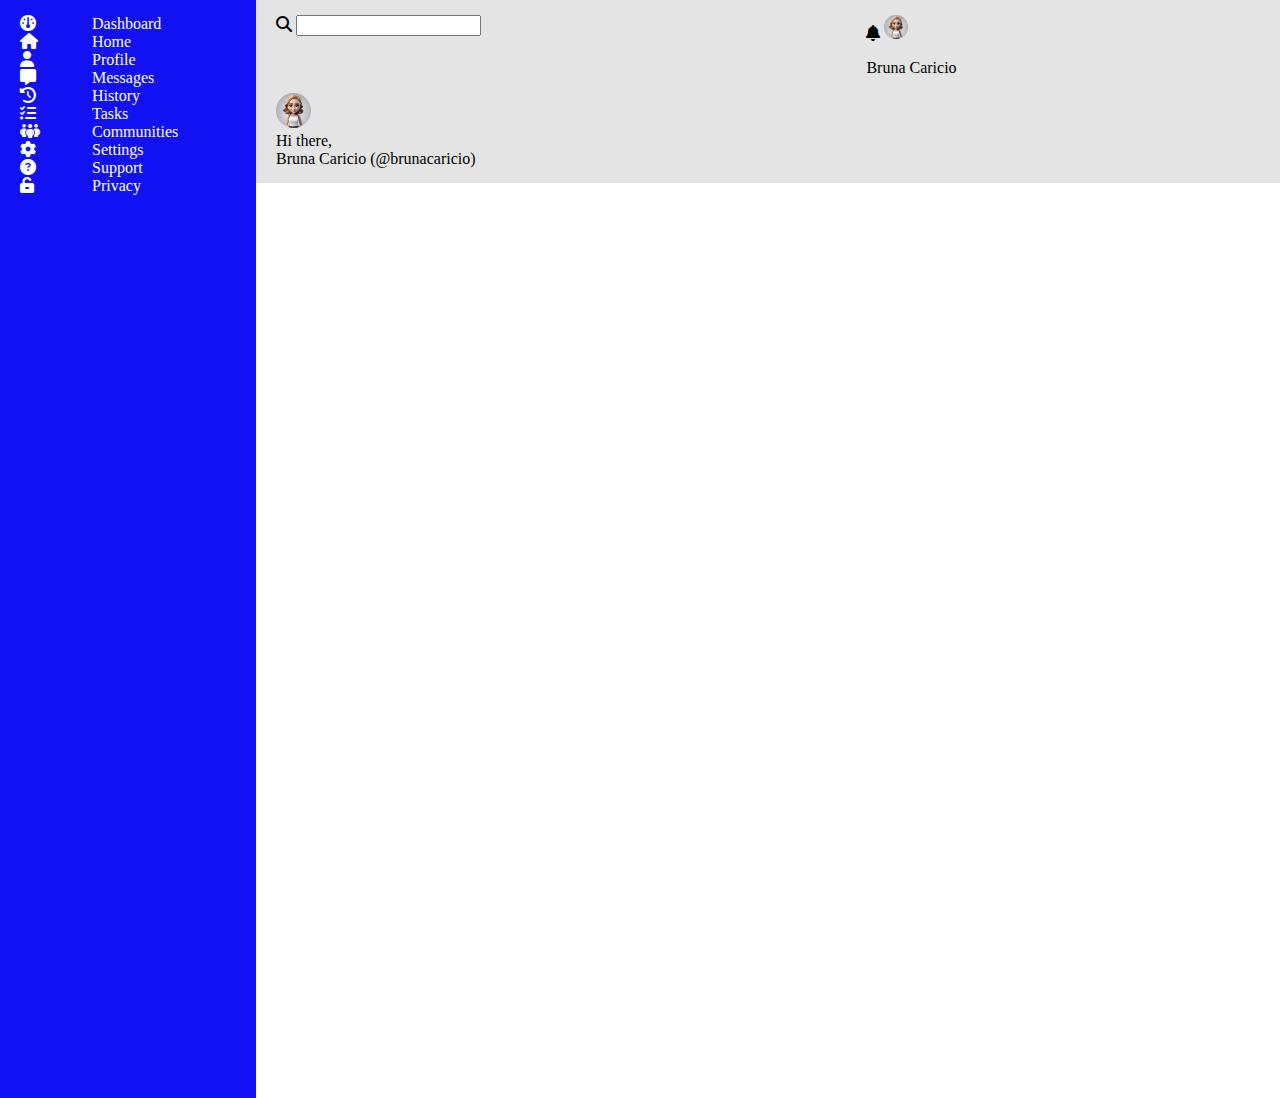
==== index.html @ cb6d67bc "add grid on the sidebar" ====
<!DOCTYPE html>
<html lang="en">
<head>
  <meta charset="UTF-8">
  <meta name="viewport" content="width=device-width, initial-scale=1.0">
  <title>Admin Dashboard</title>
  <link rel="stylesheet" href="styles.css">
  <link rel="stylesheet" href="https://cdnjs.cloudflare.com/ajax/libs/font-awesome/6.5.2/css/all.min.css">
</head>
<body>
  <div class="container">
    <div class="sidebar">
      <div class="sidebar-title">
        <i class="fa-solid fa-gauge"></i>
        <div>Dashboard</div>
      </div>
      <div class="sidebar-middle">
        <div class="item">
          <i class="fa-solid fa-house"></i>
          <div>Home</div>
        </div>
        <div class="item">
          <i class="fa-solid fa-user"></i>
          <div>Profile</div>
        </div>
        <div class="item">
          <i class="fa-solid fa-message"></i>
          <div>Messages</div>
        </div>
        <div class="item">
          <i class="fa-solid fa-clock-rotate-left"></i>
          <div>History</div>
        </div>
        <div class="item">
          <i class="fa-solid fa-list-check"></i>
          <div>Tasks</div>
        </div>
        <div class="item">
          <i class="fa-solid fa-people-group"></i>
          <div>Communities</div>
        </div>
        <div class="sidebar-bottom">
          <div class="item">
            <i class="fa-solid fa-gear"></i>
            <div>Settings</div>
          </div>
          <div class="item">
            <i class="fa-solid fa-circle-question"></i>
            <div>Support</div>
          </div>
          <div class="item">
            <i class="fa-solid fa-unlock-keyhole"></i>
            <div>Privacy</div>
          </div>
        </div>
      </div>
    </div>

    <div class="header">
      <div>
        <i class="fa-solid fa-magnifying-glass"></i>
        <input type="text">
      </div>
      <div>
        <i class="fa-solid fa-bell"></i>
        <img src="images/avatar.jpg" alt="Profile Picture">
        <p>Bruna Caricio</p>
      </div>
      <div>
        <div>
          <div>
            <img src="images/avatar.jpg" alt="Profile Picture">
          </div>
          <div>
            <div>
              Hi there,
            </div>
            <div>
              Bruna Caricio (@brunacaricio)
            </div>
          </div>
        </div>
      </div>
    </div>
  </div>
</body>
</html>
---- styles.css ----
body,
:root {
  padding: 0;
  margin: 0;
}

.container {
  display: grid;
  grid-template-columns: 1fr 3fr 1fr;
  grid-template-rows: 1fr 5fr;
}

.sidebar {
  background-color: rgb(17, 17, 244);
  grid-row: 1 / -1;
  padding: 15px 20px;
  color: white;
  gap: 10px;
}

.sidebar-title,
.sidebar-middle .item {
  display: grid;
  grid-template-columns: 1fr 2fr;
}

.header {
  grid-column: 2 / -1;
  grid-row: 1 / 2;
  background-color: rgb(228, 228, 228);
  padding: 15px 20px;
  display: grid;
  grid-template-columns: 3fr 2fr;
}

img {
  width: 6%;
  border-radius: 50%;
}
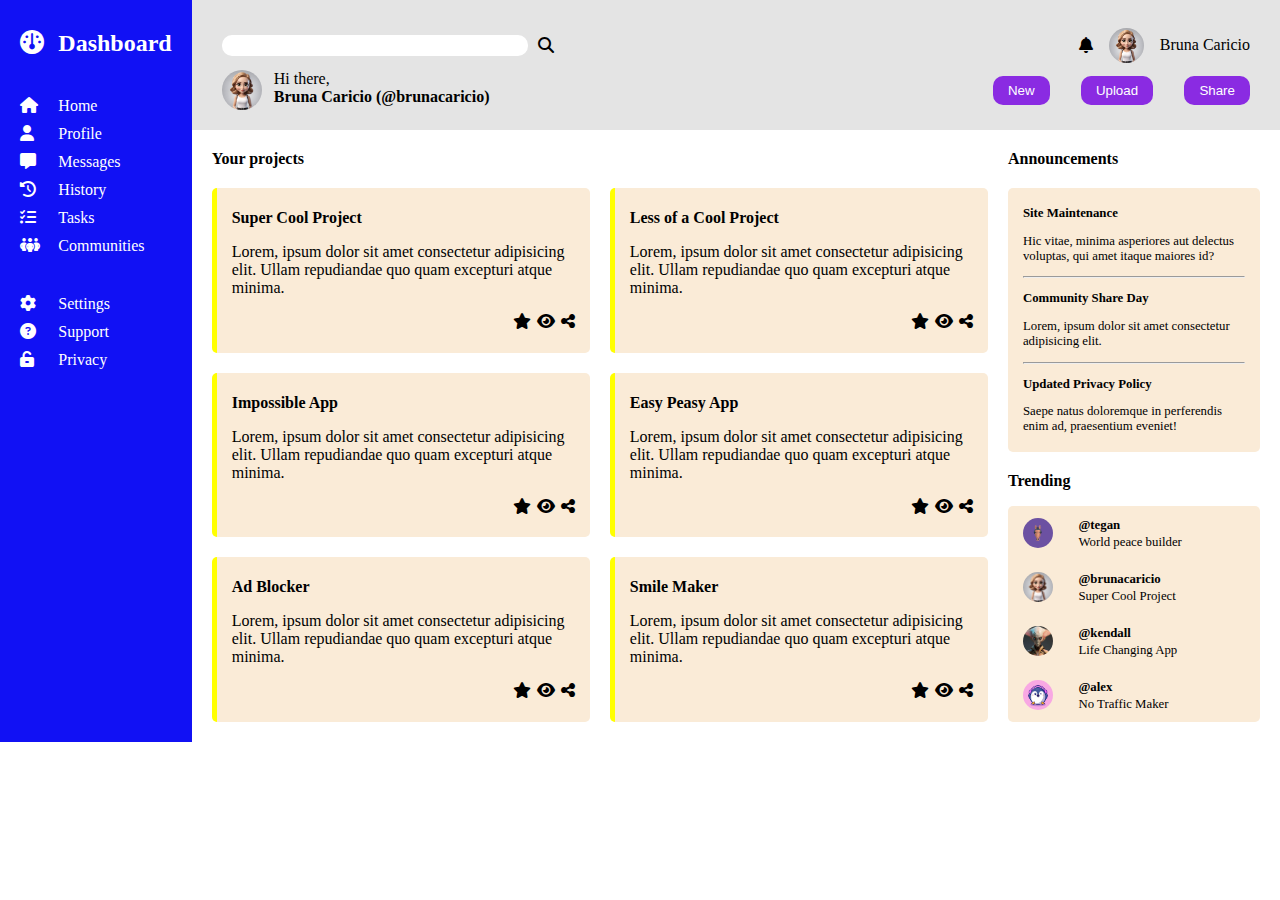
==== commit 3631268a: "add grid and flex basic layouts from header, main content and announcements" ====
--- a/index.html
+++ b/index.html
@@ -10,76 +10,145 @@
 <body>
   <div class="container">
     <div class="sidebar">
-      <div class="sidebar-title">
-        <i class="fa-solid fa-gauge"></i>
-        <div>Dashboard</div>
-      </div>
-      <div class="sidebar-middle">
-        <div class="item">
+          <i class="fa-solid fa-gauge dashboard"></i>
+          <div class="dashboard"><b>Dashboard</b></div>
           <i class="fa-solid fa-house"></i>
           <div>Home</div>
-        </div>
-        <div class="item">
           <i class="fa-solid fa-user"></i>
           <div>Profile</div>
-        </div>
-        <div class="item">
           <i class="fa-solid fa-message"></i>
           <div>Messages</div>
-        </div>
-        <div class="item">
           <i class="fa-solid fa-clock-rotate-left"></i>
           <div>History</div>
-        </div>
-        <div class="item">
           <i class="fa-solid fa-list-check"></i>
           <div>Tasks</div>
-        </div>
-        <div class="item">
           <i class="fa-solid fa-people-group"></i>
           <div>Communities</div>
+          <i class="fa-solid fa-gear settings"></i>
+          <div class="settings">Settings</div>
+          <i class="fa-solid fa-circle-question"></i>
+          <div>Support</div>
+          <i class="fa-solid fa-unlock-keyhole"></i>
+          <div>Privacy</div>
+    </div>
+
+    <div class="header">
+      <div class="search">
+        <input type="text">
+        <i class="fa-solid fa-magnifying-glass"></i>
+      </div>
+      <div class="user-info">
+        <i class="fa-solid fa-bell"></i>
+        <img src="images/avatar.jpg" alt="Profile Picture">
+        <p>Bruna Caricio</p>
+      </div>
+      <div class="greetings">
+        <img src="images/avatar.jpg" alt="Profile Picture">
+        <div>
+          <div>Hi there,</div>
+          <div><b>Bruna Caricio (@brunacaricio)</b></div>
         </div>
-        <div class="sidebar-bottom">
-          <div class="item">
-            <i class="fa-solid fa-gear"></i>
-            <div>Settings</div>
-          </div>
-          <div class="item">
-            <i class="fa-solid fa-circle-question"></i>
-            <div>Support</div>
-          </div>
-          <div class="item">
-            <i class="fa-solid fa-unlock-keyhole"></i>
-            <div>Privacy</div>
-          </div>
+      </div>
+      <div class="buttons">
+        <button>New</button>
+        <button>Upload</button>
+        <button>Share</button>
+      </div>
+    </div>
+
+    <div class="title"><b>Your projects</b></div>
+    <div class="title less-margin"><b>Announcements</b></div>
+    <div class="main-content">
+      <div class="card">
+        <p><b>Super Cool Project</b></p>
+        <p>Lorem, ipsum dolor sit amet consectetur adipisicing elit. Ullam repudiandae quo quam excepturi atque minima.</p>
+        <div>
+          <i class="fa-solid fa-star"></i>
+          <i class="fa-solid fa-eye"></i>
+          <i class="fa-solid fa-share-nodes"></i>
+        </div>
+      </div>
+      <div class="card">
+        <p><b>Less of a Cool Project</b></p>
+        <p>Lorem, ipsum dolor sit amet consectetur adipisicing elit. Ullam repudiandae quo quam excepturi atque minima.</p>
+        <div>
+          <i class="fa-solid fa-star"></i>
+          <i class="fa-solid fa-eye"></i>
+          <i class="fa-solid fa-share-nodes"></i>
+        </div>
+      </div>
+      <div class="card">
+        <p><b>Impossible App</b></p>
+        <p>Lorem, ipsum dolor sit amet consectetur adipisicing elit. Ullam repudiandae quo quam excepturi atque minima.</p>
+        <div>
+          <i class="fa-solid fa-star"></i>
+          <i class="fa-solid fa-eye"></i>
+          <i class="fa-solid fa-share-nodes"></i>
+        </div>
+      </div>
+      <div class="card">
+        <p><b>Easy Peasy App</b></p>
+        <p>Lorem, ipsum dolor sit amet consectetur adipisicing elit. Ullam repudiandae quo quam excepturi atque minima.</p>
+        <div>
+          <i class="fa-solid fa-star"></i>
+          <i class="fa-solid fa-eye"></i>
+          <i class="fa-solid fa-share-nodes"></i>
+        </div>
+      </div>
+      <div class="card">
+        <p><b>Ad Blocker</b></p>
+        <p>Lorem, ipsum dolor sit amet consectetur adipisicing elit. Ullam repudiandae quo quam excepturi atque minima.</p>
+        <div>
+          <i class="fa-solid fa-star"></i>
+          <i class="fa-solid fa-eye"></i>
+          <i class="fa-solid fa-share-nodes"></i>
+        </div>
+      </div>
+      <div class="card">
+        <p><b>Smile Maker</b></p>
+        <p>Lorem, ipsum dolor sit amet consectetur adipisicing elit. Ullam repudiandae quo quam excepturi atque minima.</p>
+        <div>
+          <i class="fa-solid fa-star"></i>
+          <i class="fa-solid fa-eye"></i>
+          <i class="fa-solid fa-share-nodes"></i>
         </div>
       </div>
     </div>
 
-    <div class="header">
-      <div>
-        <i class="fa-solid fa-magnifying-glass"></i>
-        <input type="text">
+    <div class="announcements">
+      <div class="smaller-card">
+        <p><b>Site Maintenance</b></p>
+        <p>Hic vitae, minima asperiores aut delectus voluptas, qui amet itaque maiores id?</p>
+        <hr>
+        <p><b>Community Share Day</b></p>
+        <p>Lorem, ipsum dolor sit amet consectetur adipisicing elit.</p>
+        <hr>
+        <p><b>Updated Privacy Policy</b></p>
+        <p>Saepe natus doloremque in perferendis enim ad, praesentium eveniet!</p>
       </div>
-      <div>
-        <i class="fa-solid fa-bell"></i>
-        <img src="images/avatar.jpg" alt="Profile Picture">
-        <p>Bruna Caricio</p>
-      </div>
-      <div>
-        <div>
-          <div>
-            <img src="images/avatar.jpg" alt="Profile Picture">
-          </div>
-          <div>
-            <div>
-              Hi there,
-            </div>
-            <div>
-              Bruna Caricio (@brunacaricio)
-            </div>
-          </div>
+      <p class="title less-margin"><b>Trending</b></p>
+      <div class="smaller-card trending">
+        <img src="images/horse.png" alt="Horse @tegan">
+        <div class="trending-social-media">
+          <p><b>@tegan</b></p>
+          <p>World peace builder</p>
         </div>
+        <img src="images/avatar.jpg" alt="Bruna @brunacaricio">
+        <div class="trending-social-media">
+          <p><b>@brunacaricio</b></p>
+          <p>Super Cool Project</p>
+        </div>
+        <img src="images/et.jpg" alt="Et @kendall">
+        <div class="trending-social-media">
+          <p><b>@kendall</b></p>
+          <p>Life Changing App</p>
+        </div>
+        <img src="images/penguin.jpg" alt="Penguin @alex">
+        <div class="trending-social-media">
+          <p><b>@alex</b></p>
+          <p>No Traffic Maker</p>
+        </div>
+
       </div>
     </div>
   </div>
--- a/styles.css
+++ b/styles.css
@@ -2,38 +2,179 @@
 :root {
   padding: 0;
   margin: 0;
+  box-sizing: border-box;
 }
 
 .container {
   display: grid;
-  grid-template-columns: 1fr 3fr 1fr;
-  grid-template-rows: 1fr 5fr;
+  grid-template-columns: auto 3fr 1fr;
+  grid-template-rows: auto auto 1fr;
 }
 
 .sidebar {
   background-color: rgb(17, 17, 244);
   grid-row: 1 / -1;
-  padding: 15px 20px;
+  padding: 30px 20px;
   color: white;
   gap: 10px;
+  display: grid;
+  grid-template-columns: 1fr 4fr;
+  align-content: start;
 }
 
-.sidebar-title,
-.sidebar-middle .item {
-  display: grid;
-  grid-template-columns: 1fr 2fr;
+.sidebar div:hover,
+.sidebar i:hover {
+  cursor: pointer;
+  color:rgb(159, 122, 194)
+}
+
+.dashboard {
+  margin-bottom: 30px;
+  font-size: 1.5rem;
+}
+
+.settings {
+  margin-top: 30px;
 }
 
 .header {
   grid-column: 2 / -1;
   grid-row: 1 / 2;
   background-color: rgb(228, 228, 228);
-  padding: 15px 20px;
+  padding: 20px 30px;
   display: grid;
-  grid-template-columns: 3fr 2fr;
+  grid-template-columns: 3fr 1fr;
 }
 
-img {
-  width: 6%;
+.search {
+  display: flex;
+  align-items: center;
+}
+
+.search i:hover {
+  color: gray;
+  font-size: 1rem;
+  cursor: pointer;
+}
+
+input {
+  margin-right: 10px;
+  width: 300px;
+  padding: 3px;
+  border-radius: 10px;
+  border: none;
+}
+
+.user-info {
+  display: flex;
+  gap: 16px;
+  align-items: center;
+  justify-content: end;
+}
+
+.user-info i {
+  margin-left: 10px;
+}
+
+.user-info img {
+  width: 35px;
+  height: 35px;
+  min-width: 30px;
+  object-fit: cover;
   border-radius: 50%;
 }
+
+.greetings {
+  display: flex;
+  gap: 12px;
+}
+
+.buttons {
+  display: flex;
+  gap: 5px;
+  justify-content: space-between;
+  align-items: center;
+}
+
+.buttons button {
+  border: none;
+  padding: 7px 15px;
+  border-radius: 10px;
+  background-color: blueviolet;
+  color: white;
+}
+
+.buttons button:hover {
+  background-color: rgb(159, 122, 194);
+  cursor: pointer;
+}
+
+.greetings img {
+  width: 40px;
+  border-radius: 50%;
+}
+
+.title {
+  font-weight: 400;
+  margin-top: 20px;
+  margin-left: 20px;
+}
+
+.less-margin {
+  margin-left: 0;
+}
+
+.main-content {
+  display: grid;
+  grid-template-columns: repeat(auto-fit, minmax(20vw, 1fr));
+  gap: 20px;
+  margin: 20px;
+}
+
+.card {
+  background-color: antiquewhite;
+  padding: 5px 15px;
+  border-left: 5px solid yellow;
+  border-radius: 5px;
+}
+
+.card div {
+  display: flex;
+  justify-content: end;
+  gap: 6px;
+}
+
+.announcements {
+  margin-top: 20px;
+  margin-right: 20px;
+  margin-bottom: 20px;
+}
+
+.smaller-card {
+  background-color: antiquewhite;
+  padding: 5px 15px;
+  font-size: 0.8rem;
+  border-radius: 5px;
+}
+
+.trending {
+  display: grid;
+  grid-template-columns: 1fr 3fr;
+  align-items: center;
+  row-gap: 20px;
+  padding-top: 10px;
+  padding-bottom: 10px;
+}
+
+.trending img {
+  width: 30px;
+  height: 30px;
+  object-fit: cover;
+  border-radius: 50%;
+  object-position: center;
+}
+
+.trending-social-media p {
+  margin-top: 2px;
+  margin-bottom: 0;
+}
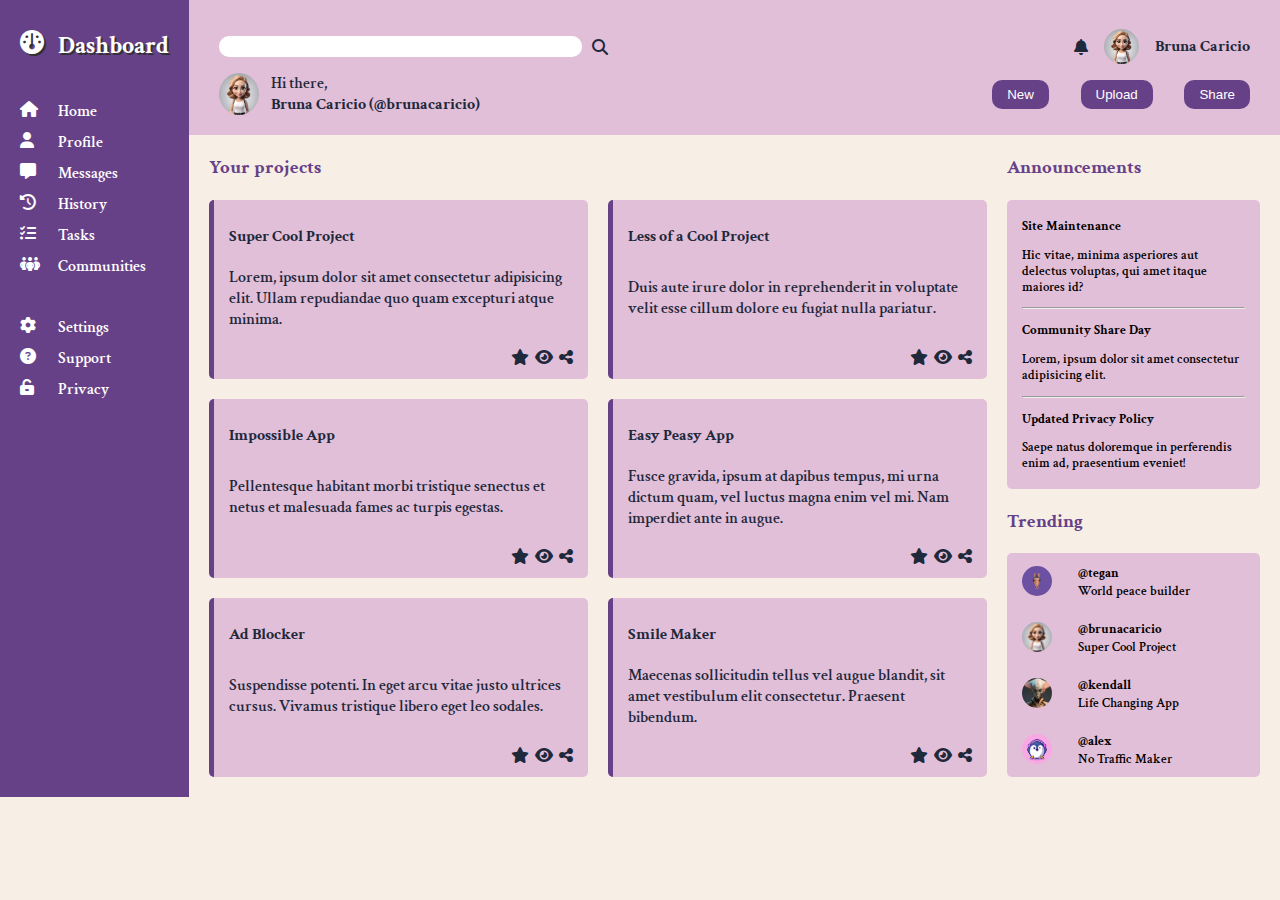
==== commit fb046de2: "add some color and hover touches to layout" ====
--- a/index.html
+++ b/index.html
@@ -40,7 +40,7 @@
       <div class="user-info">
         <i class="fa-solid fa-bell"></i>
         <img src="images/avatar.jpg" alt="Profile Picture">
-        <p>Bruna Caricio</p>
+        <p><b>Bruna Caricio</b></p>
       </div>
       <div class="greetings">
         <img src="images/avatar.jpg" alt="Profile Picture">
@@ -70,7 +70,7 @@
       </div>
       <div class="card">
         <p><b>Less of a Cool Project</b></p>
-        <p>Lorem, ipsum dolor sit amet consectetur adipisicing elit. Ullam repudiandae quo quam excepturi atque minima.</p>
+        <p>Duis aute irure dolor in reprehenderit in voluptate velit esse cillum dolore eu fugiat nulla pariatur.</p>
         <div>
           <i class="fa-solid fa-star"></i>
           <i class="fa-solid fa-eye"></i>
@@ -79,7 +79,7 @@
       </div>
       <div class="card">
         <p><b>Impossible App</b></p>
-        <p>Lorem, ipsum dolor sit amet consectetur adipisicing elit. Ullam repudiandae quo quam excepturi atque minima.</p>
+        <p>Pellentesque habitant morbi tristique senectus et netus et malesuada fames ac turpis egestas.</p>
         <div>
           <i class="fa-solid fa-star"></i>
           <i class="fa-solid fa-eye"></i>
@@ -88,7 +88,7 @@
       </div>
       <div class="card">
         <p><b>Easy Peasy App</b></p>
-        <p>Lorem, ipsum dolor sit amet consectetur adipisicing elit. Ullam repudiandae quo quam excepturi atque minima.</p>
+        <p>Fusce gravida, ipsum at dapibus tempus, mi urna dictum quam, vel luctus magna enim vel mi. Nam imperdiet ante in augue.</p>
         <div>
           <i class="fa-solid fa-star"></i>
           <i class="fa-solid fa-eye"></i>
@@ -97,7 +97,7 @@
       </div>
       <div class="card">
         <p><b>Ad Blocker</b></p>
-        <p>Lorem, ipsum dolor sit amet consectetur adipisicing elit. Ullam repudiandae quo quam excepturi atque minima.</p>
+        <p>Suspendisse potenti. In eget arcu vitae justo ultrices cursus. Vivamus tristique libero eget leo sodales.</p>
         <div>
           <i class="fa-solid fa-star"></i>
           <i class="fa-solid fa-eye"></i>
@@ -106,7 +106,7 @@
       </div>
       <div class="card">
         <p><b>Smile Maker</b></p>
-        <p>Lorem, ipsum dolor sit amet consectetur adipisicing elit. Ullam repudiandae quo quam excepturi atque minima.</p>
+        <p>Maecenas sollicitudin tellus vel augue blandit, sit amet vestibulum elit consectetur. Praesent bibendum.</p>
         <div>
           <i class="fa-solid fa-star"></i>
           <i class="fa-solid fa-eye"></i>
--- a/styles.css
+++ b/styles.css
@@ -1,18 +1,29 @@
+@import url('https://fonts.googleapis.com/css2?family=Crimson+Text:ital,wght@0,400;0,600;0,700;1,400;1,600;1,700&display=swap');
+
 body,
 :root {
   padding: 0;
   margin: 0;
   box-sizing: border-box;
+  --purple: #674188;
+  --ligther-purple: #C8A1E0;
+  --light-pink: #E2BFD9;
+  --beige: #F7EFE5;
+  --gray: #1e293b;
+  background-color: var(--beige);
 }
 
 .container {
   display: grid;
   grid-template-columns: auto 3fr 1fr;
   grid-template-rows: auto auto 1fr;
+  font-family: "Crimson Text", serif;
+  font-weight: 600;
+  font-style: normal;
 }
 
 .sidebar {
-  background-color: rgb(17, 17, 244);
+  background-color: var(--purple);
   grid-row: 1 / -1;
   padding: 30px 20px;
   color: white;
@@ -25,7 +36,14 @@
 .sidebar div:hover,
 .sidebar i:hover {
   cursor: pointer;
-  color:rgb(159, 122, 194)
+  color: var(--ligther-purple);
+  font-size: 1.1rem;
+  transition: 1s ease-out;
+}
+
+.sidebar div:first-of-type,
+.sidebar i:first-of-type {
+  text-shadow: 2px 2px #313131;
 }
 
 .dashboard {
@@ -40,10 +58,11 @@
 .header {
   grid-column: 2 / -1;
   grid-row: 1 / 2;
-  background-color: rgb(228, 228, 228);
+  background-color: var(--light-pink);
   padding: 20px 30px;
   display: grid;
   grid-template-columns: 3fr 1fr;
+  color: var(--gray);
 }
 
 .search {
@@ -52,15 +71,16 @@
 }
 
 .search i:hover {
-  color: gray;
+  color: var(--gray);
   font-size: 1rem;
   cursor: pointer;
 }
 
 input {
   margin-right: 10px;
-  width: 300px;
+  width: 350px;
   padding: 3px;
+  padding-left: 10px;
   border-radius: 10px;
   border: none;
 }
@@ -100,12 +120,12 @@
   border: none;
   padding: 7px 15px;
   border-radius: 10px;
-  background-color: blueviolet;
+  background-color: var(--purple);
   color: white;
 }
 
 .buttons button:hover {
-  background-color: rgb(159, 122, 194);
+  background-color: var(--ligther-purple);
   cursor: pointer;
 }
 
@@ -115,9 +135,11 @@
 }
 
 .title {
-  font-weight: 400;
+  font-weight: 700;
   margin-top: 20px;
   margin-left: 20px;
+  color: var(--purple);
+  font-size: 1.2rem;
 }
 
 .less-margin {
@@ -126,22 +148,47 @@
 
 .main-content {
   display: grid;
-  grid-template-columns: repeat(auto-fit, minmax(20vw, 1fr));
   gap: 20px;
+  grid-auto-flow: row;
+  grid-template-columns: repeat(2, 1fr);
   margin: 20px;
 }
 
 .card {
-  background-color: antiquewhite;
-  padding: 5px 15px;
-  border-left: 5px solid yellow;
+  background-color: var(--light-pink);
+  padding: 10px 15px;
+  border-left: 5px solid var(--purple);
   border-radius: 5px;
+  overflow: auto;
+  display: flex;
+  flex-direction: column;
+  justify-content: space-between;
+  color: var(--gray);
+}
+
+.card:hover {
+  cursor: pointer;
+  background-color: var(--ligther-purple)
+}
+
+.card p:first-of-type {
+  margin-bottom: 0;
 }
 
 .card div {
   display: flex;
   justify-content: end;
   gap: 6px;
+  padding-bottom: 4px;
+}
+
+.card b:hover,
+.card div i:hover,
+.smaller-card b:hover,
+.trending-social-media b:hover,
+.trending img:hover {
+  cursor: pointer;
+  color: var(--purple);
 }
 
 .announcements {
@@ -151,7 +198,7 @@
 }
 
 .smaller-card {
-  background-color: antiquewhite;
+  background-color: var(--light-pink);
   padding: 5px 15px;
   font-size: 0.8rem;
   border-radius: 5px;
